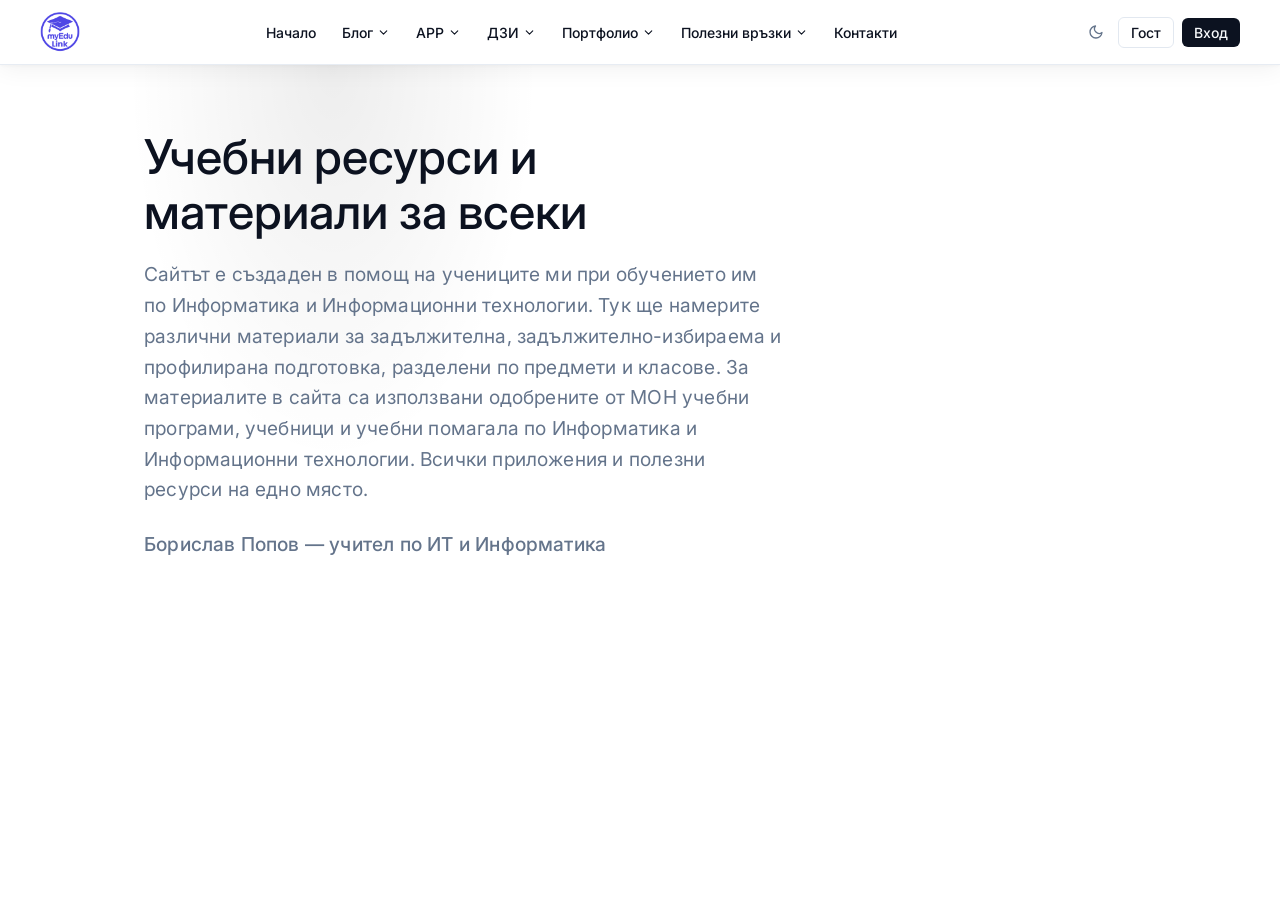
==== index.html @ 7760b18c "Начален commit — MyEduLink публичен сайт Статичен уебсайт за образователния портал MyEduLink на инж." ====
<!DOCTYPE html>
<html lang="bg">
<head>
  <meta charset="utf-8"/>
  <meta name="viewport" content="width=device-width,initial-scale=1"/>
  <title>MyEduLink — Борислав Попов</title>
  <link rel="preconnect" href="https://fonts.googleapis.com"/>
  <link rel="preconnect" href="https://fonts.gstatic.com" crossorigin/>
  <link href="https://fonts.googleapis.com/css2?family=Inter:wght@400;500;600;700&display=swap" rel="stylesheet"/>
  <link rel="stylesheet" href="styles.css"/>
</head>
<body>

<!-- ══════════════════════════════════════════════════════════════════════════
     HEADER — copy this block to every new page, keep nav.js at the bottom
     ══════════════════════════════════════════════════════════════════════════ -->
<header id="site-header">
  <nav class="nav-inner">

    <!-- Logo -->
    <a href="index.html" class="logo">
      <img src="logo.png" alt="MyEduLink" class="logo-img"/>
    </a>

    <!-- Desktop nav links -->
    <div class="nav-links">

      <a href="index.html" class="nav-link">Начало</a>

      <!-- Блог -->
      <div class="nav-item" data-dd="blog">
        <button class="nav-trigger">Блог
          <svg class="chev" viewBox="0 0 24 24"><polyline points="6 9 12 15 18 9"/></svg>
        </button>
        <div class="dd-wrap" id="dd-blog">
          <div class="dd-panel">
            <div class="dd-grid dd-grid-1">
              <a href="https://myedulink.eu/blog" class="dd-item">
                <div class="dd-item-icon"><svg viewBox="0 0 24 24"><path d="M2 22l10-10"/><path d="M16 8c0 0 2 2 2 5s-2 5-8 8c-6-3-8-8-8-8 0-6 8-13 14-13z"/></svg></div>
                <div class="dd-item-text"><span class="dd-title">Последни публикации</span><span class="dd-desc">Новини и актуални материали</span></div>
              </a>
              <a href="https://myedulink.eu/blog" class="dd-item">
                <div class="dd-item-icon"><svg viewBox="0 0 24 24"><polyline points="21 8 21 21 3 21 3 8"/><rect x="1" y="3" width="22" height="5"/><line x1="10" y1="12" x2="14" y2="12"/></svg></div>
                <div class="dd-item-text"><span class="dd-title">Архив</span><span class="dd-desc">Всички публикации</span></div>
              </a>
            </div>
          </div>
        </div>
      </div>

      <!-- APP -->
      <div class="nav-item" data-dd="app">
        <button class="nav-trigger">APP
          <svg class="chev" viewBox="0 0 24 24"><polyline points="6 9 12 15 18 9"/></svg>
        </button>
        <div class="dd-wrap" id="dd-app">
          <div class="dd-panel">
            <div class="dd-grid dd-grid-2">
              <a href="https://myedulink.eu/apps/weather" class="dd-item">
                <div class="dd-item-icon"><svg viewBox="0 0 24 24"><circle cx="12" cy="12" r="4"/><line x1="12" y1="2" x2="12" y2="6"/><line x1="12" y1="18" x2="12" y2="22"/><line x1="2" y1="12" x2="6" y2="12"/><line x1="18" y1="12" x2="22" y2="12"/><line x1="4.22" y1="4.22" x2="7.05" y2="7.05"/><line x1="16.95" y1="16.95" x2="19.78" y2="19.78"/><line x1="4.22" y1="19.78" x2="7.05" y2="16.95"/><line x1="16.95" y1="7.05" x2="19.78" y2="4.22"/></svg></div>
                <div class="dd-item-text"><span class="dd-title">Прогноза за времето</span><span class="dd-desc">Текущо и до 6-дневна прогноза</span></div>
              </a>
              <a href="https://myedulink.eu/apps/wheel" class="dd-item">
                <div class="dd-item-icon"><svg viewBox="0 0 24 24"><circle cx="12" cy="12" r="9"/><circle cx="12" cy="12" r="2.5"/><line x1="12" y1="3" x2="12" y2="9.5"/><line x1="12" y1="14.5" x2="12" y2="21"/><line x1="3" y1="12" x2="9.5" y2="12"/><line x1="14.5" y1="12" x2="21" y2="12"/><line x1="5.64" y1="5.64" x2="10.11" y2="10.11"/><line x1="13.89" y1="13.89" x2="18.36" y2="18.36"/><line x1="18.36" y1="5.64" x2="13.89" y2="10.11"/><line x1="10.11" y1="13.89" x2="5.64" y2="18.36"/></svg></div>
                <div class="dd-item-text"><span class="dd-title">Wheel of Fortune</span><span class="dd-desc">Завъртете колелото на съдбата</span></div>
              </a>
              <a href="https://myedulink.eu/apps/barcode" class="dd-item">
                <div class="dd-item-icon"><svg viewBox="0 0 24 24"><rect x="3" y="3" width="6" height="6" rx="0.5"/><rect x="15" y="3" width="6" height="6" rx="0.5"/><rect x="3" y="15" width="6" height="6" rx="0.5"/><rect x="5" y="5" width="2" height="2"/><rect x="17" y="5" width="2" height="2"/><rect x="5" y="17" width="2" height="2"/><path d="M15 15h2v2h-2zm4 0h2v2h-2zm-4 4h2v2h-2zm2-2h2v2h-2z"/></svg></div>
                <div class="dd-item-text"><span class="dd-title">QR Генератор</span><span class="dd-desc">Генерирай персонализирани QR кодове</span></div>
              </a>
              <a href="https://myedulink.eu/apps/converter" class="dd-item">
                <div class="dd-item-icon"><svg viewBox="0 0 24 24"><path d="M4 7h16M4 12h10M4 17h7"/><path d="m16 14 3 3-3 3"/></svg></div>
                <div class="dd-item-text"><span class="dd-title">Конвертор на бройни системи</span><span class="dd-desc">Преобразувай с видими стъпки</span></div>
              </a>
              <a href="https://myedulink.eu/apps/binary" class="dd-item">
                <div class="dd-item-icon"><svg viewBox="0 0 24 24"><polyline points="16 18 22 12 16 6"/><polyline points="8 6 2 12 8 18"/></svg></div>
                <div class="dd-item-text"><span class="dd-title">Двоична Аритметика</span><span class="dd-desc">Събиране, изваждане, умножение, деление</span></div>
              </a>
              <a href="https://myedulink.eu/apps/flowchart" class="dd-item">
                <div class="dd-item-icon"><svg viewBox="0 0 24 24"><rect x="3" y="3" width="6" height="4" rx="1"/><rect x="15" y="9" width="6" height="4" rx="1"/><rect x="3" y="17" width="6" height="4" rx="1"/><path d="M9 5h3a3 3 0 0 1 3 3v8a3 3 0 0 1-3 3H9"/><line x1="6" y1="7" x2="6" y2="17"/></svg></div>
                <div class="dd-item-text"><span class="dd-title">Блок-Диаграма</span><span class="dd-desc">Създавай и изпълнявай алгоритми</span></div>
              </a>
              <a href="https://myedulink.eu/apps/countdown" class="dd-item">
                <div class="dd-item-icon"><svg viewBox="0 0 24 24"><circle cx="12" cy="12" r="10"/><polyline points="12 6 12 12 16 14"/></svg></div>
                <div class="dd-item-text"><span class="dd-title">Обратен Брояч</span><span class="dd-desc">Таймер за класна стая</span></div>
              </a>
              <a href="https://myedulink.eu/apps/whiteboard" class="dd-item">
                <div class="dd-item-icon"><svg viewBox="0 0 24 24"><path d="M11 4H4a2 2 0 0 0-2 2v14a2 2 0 0 0 2 2h14a2 2 0 0 0 2-2v-7"/><path d="M18.5 2.5a2.121 2.121 0 0 1 3 3L12 15l-4 1 1-4 9.5-9.5z"/></svg></div>
                <div class="dd-item-text"><span class="dd-title">Whiteboard</span><span class="dd-desc">Дигитална дъска за рисуване</span></div>
              </a>
              <a href="https://myedulink.eu/apps/grade-converter" class="dd-item">
                <div class="dd-item-icon"><svg viewBox="0 0 24 24"><polygon points="12 2 15.09 8.26 22 9.27 17 14.14 18.18 21.02 12 17.77 5.82 21.02 7 14.14 2 9.27 8.91 8.26 12 2"/></svg></div>
                <div class="dd-item-text"><span class="dd-title">Конвертор на оценки</span><span class="dd-desc">Изчислявай оценка по точки</span></div>
              </a>
            </div>
          </div>
        </div>
      </div>

      <!-- ДЗИ (mega menu) -->
      <div class="nav-item" data-dd="dzi">
        <button class="nav-trigger">ДЗИ
          <svg class="chev" viewBox="0 0 24 24"><polyline points="6 9 12 15 18 9"/></svg>
        </button>
        <div class="dd-wrap mega" id="dd-dzi">
          <div class="dd-panel dd-mega">
            <div class="dd-mega-main">
              <p class="dd-mega-label">По предмет</p>
              <div class="dd-mega-grid">
                <a href="#" class="dd-subject">Информатика</a>
                <a href="#" class="dd-subject">ИТ</a>
              </div>
              <hr class="dd-mega-divider"/>
              <div class="dd-mega-grid">
                <a href="#" class="dd-subject">График на изпитите</a>
                <a href="#" class="dd-subject">Примерни тестове</a>
              </div>
            </div>
          </div>
        </div>
      </div>

      <!-- Портфолио -->
      <div class="nav-item" data-dd="port">
        <button class="nav-trigger">Портфолио
          <svg class="chev" viewBox="0 0 24 24"><polyline points="6 9 12 15 18 9"/></svg>
        </button>
        <div class="dd-wrap" id="dd-port">
          <div class="dd-panel">
            <div class="dd-grid dd-grid-1">
              <a href="#" class="dd-item">
                <div class="dd-item-icon"><svg viewBox="0 0 24 24"><path d="M22 19a2 2 0 0 1-2 2H4a2 2 0 0 1-2-2V5a2 2 0 0 1 2-2h5l2 3h9a2 2 0 0 1 2 2z"/></svg></div>
                <div class="dd-item-text"><span class="dd-title">Проекти</span><span class="dd-desc">Завършени проекти</span></div>
              </a>
              <a href="#" class="dd-item">
                <div class="dd-item-icon"><svg viewBox="0 0 24 24"><path d="M22 10v6M2 10l10-5 10 5-10 5z"/><path d="M6 12v5c3 3 9 3 12 0v-5"/></svg></div>
                <div class="dd-item-text"><span class="dd-title">Ученически работи</span><span class="dd-desc">Работи и разработки на ученици</span></div>
              </a>
              <a href="#" class="dd-item">
                <div class="dd-item-icon"><svg viewBox="0 0 24 24"><circle cx="12" cy="8" r="6"/><path d="M15.477 12.89 17 22l-5-3-5 3 1.523-9.11"/></svg></div>
                <div class="dd-item-text"><span class="dd-title">Награди</span><span class="dd-desc">Постижения и отличия</span></div>
              </a>
            </div>
          </div>
        </div>
      </div>

      <!-- Полезни връзки -->
      <div class="nav-item" data-dd="links">
        <button class="nav-trigger">Полезни връзки
          <svg class="chev" viewBox="0 0 24 24"><polyline points="6 9 12 15 18 9"/></svg>
        </button>
        <div class="dd-wrap" id="dd-links">
          <div class="dd-panel">
            <div class="dd-grid dd-grid-2">
              <a href="https://www.mon.bg/" target="_blank" class="dd-item">
                <div class="dd-item-icon"><svg viewBox="0 0 24 24"><rect x="4" y="2" width="16" height="20" rx="1"/><path d="M9 22v-4h6v4"/><line x1="9" y1="7" x2="9.01" y2="7" stroke-width="3"/><line x1="15" y1="7" x2="15.01" y2="7" stroke-width="3"/><line x1="9" y1="12" x2="9.01" y2="12" stroke-width="3"/><line x1="15" y1="12" x2="15.01" y2="12" stroke-width="3"/></svg></div>
                <div class="dd-item-text"><span class="dd-title">МОН</span><span class="dd-desc">Министерство на образованието</span></div>
              </a>
              <a href="https://www.ruo-yambol.bg/news" target="_blank" class="dd-item">
                <div class="dd-item-icon"><svg viewBox="0 0 24 24"><path d="M20 10c0 6-8 12-8 12S4 16 4 10a8 8 0 0 1 16 0Z"/><circle cx="12" cy="10" r="3"/></svg></div>
                <div class="dd-item-text"><span class="dd-title">РУО</span><span class="dd-desc">Регионално управление</span></div>
              </a>
              <a href="#" class="dd-item">
                <div class="dd-item-icon"><svg viewBox="0 0 24 24"><path d="M14 2H6a2 2 0 0 0-2 2v16a2 2 0 0 0 2 2h12a2 2 0 0 0 2-2V8z"/><polyline points="14 2 14 8 20 8"/><line x1="16" y1="13" x2="8" y2="13"/><line x1="16" y1="17" x2="8" y2="17"/></svg></div>
                <div class="dd-item-text"><span class="dd-title">НВО ресурси</span><span class="dd-desc">Материали и тестове за НВО</span></div>
              </a>
              <a href="#" class="dd-item">
                <div class="dd-item-icon"><svg viewBox="0 0 24 24"><rect x="2" y="3" width="20" height="14" rx="2"/><line x1="8" y1="21" x2="16" y2="21"/><line x1="12" y1="17" x2="12" y2="21"/></svg></div>
                <div class="dd-item-text"><span class="dd-title">Образователни платформи</span><span class="dd-desc">Microsoft Teams, Moodle и др.</span></div>
              </a>
            </div>
          </div>
        </div>
      </div>

      <a href="contact.html" class="nav-link">Контакти</a>

    </div><!-- /nav-links -->

    <!-- Desktop actions -->
    <div class="nav-actions">
      <button class="theme-btn" id="theme-btn" title="Смени тема">
        <svg id="icon-moon" viewBox="0 0 24 24"><path d="M21 12.79A9 9 0 1 1 11.21 3 7 7 0 0 0 21 12.79z"/></svg>
        <svg id="icon-sun"  viewBox="0 0 24 24" style="display:none">
          <circle cx="12" cy="12" r="4"/>
          <line x1="12" y1="2"  x2="12" y2="6"/><line x1="12" y1="18" x2="12" y2="22"/>
          <line x1="2"  y1="12" x2="6"  y2="12"/><line x1="18" y1="12" x2="22" y2="12"/>
          <line x1="4.22"  y1="4.22"  x2="7.05"  y2="7.05"/>
          <line x1="16.95" y1="16.95" x2="19.78" y2="19.78"/>
          <line x1="4.22"  y1="19.78" x2="7.05"  y2="16.95"/>
          <line x1="16.95" y1="7.05"  x2="19.78" y2="4.22"/>
        </svg>
      </button>
      <a href="https://myedulink.eu/?view=guest" class="btn-ghost">Гост</a>
      <a href="https://myedulink.eu/?view=login" class="btn-primary">Вход</a>
    </div>

    <!-- Mobile hamburger -->
    <button class="mobile-toggle" id="mobile-btn" aria-label="Меню">
      <svg id="icon-menu" viewBox="0 0 24 24">
        <line x1="3" y1="6"  x2="21" y2="6"/>
        <line x1="3" y1="12" x2="21" y2="12"/>
        <line x1="3" y1="18" x2="21" y2="18"/>
      </svg>
      <svg id="icon-x" viewBox="0 0 24 24" style="display:none">
        <line x1="18" y1="6"  x2="6"  y2="18"/>
        <line x1="6"  y1="6"  x2="18" y2="18"/>
      </svg>
    </button>

  </nav>

  <!-- Mobile menu -->
  <div class="mobile-menu" id="mobile-menu" hidden>
    <a href="index.html" class="mobile-link">Начало</a>
    <a href="https://myedulink.eu/blog" class="mobile-link">Блог</a>
    <a href="https://myedulink.eu/apps" class="mobile-link">APP</a>
    <a href="#" class="mobile-link">ДЗИ <svg viewBox="0 0 24 24"><polyline points="6 9 12 15 18 9"/></svg></a>
    <a href="#" class="mobile-link">Портфолио <svg viewBox="0 0 24 24"><polyline points="6 9 12 15 18 9"/></svg></a>
    <a href="#" class="mobile-link">Полезни връзки <svg viewBox="0 0 24 24"><polyline points="6 9 12 15 18 9"/></svg></a>
    <a href="contact.html" class="mobile-link">Контакти</a>
    <div class="mobile-actions">
      <a href="https://myedulink.eu/?view=guest" class="btn-ghost">Гост</a>
      <a href="https://myedulink.eu/?view=login" class="btn-primary">Вход</a>
    </div>
  </div>

</header>
<!-- ══════════════════════════════════════════════════════════════════════════
     END HEADER
     ══════════════════════════════════════════════════════════════════════════ -->


<!-- Hero -->
<section class="hero">
  <div aria-hidden="true" class="hero-bg"></div>

  <div class="hero-content">
    <h1 class="anim-up" style="animation-delay:100ms">
      Учебни ресурси и материали за всеки
    </h1>

    <p class="anim-up" style="animation-delay:200ms">
      Сайтът е създаден в помощ на учениците ми при обучението им по Информатика и Информационни технологии.
      Тук ще намерите различни материали за задължителна, задължително-избираема и профилирана подготовка,
      разделени по предмети и класове. За материалите в сайта са използвани одобрените от МОН учебни програми,
      учебници и учебни помагала по Информатика и Информационни технологии.
      Всички приложения и полезни ресурси на едно място.
    </p>

    <p class="hero-author anim-up" style="animation-delay:300ms">
      Борислав Попов — учител по ИТ и Информатика
    </p>
  </div>
</section>

<div style="height:200px"></div>

<script src="nav.js"></script>
</body>
</html>
---- styles.css ----
/* ── CSS Variables ───────────────────────────────────────────────────────── */
:root {
  --bg:         #ffffff;
  --fg:         #0c1220;
  --muted-fg:   #64748b;
  --muted-bg:   #f1f5f9;
  --border:     #e2e8f0;
  --accent-bg:  #f1f5f9;
  --accent-fg:  #0c1220;
  --primary:    #0c1220;
  --primary-fg: #f8fafc;
  --popover-bg: #ffffff;
  --radius:     0.5rem;
}
.dark {
  --bg:         #0c1220;
  --fg:         #f8fafc;
  --muted-fg:   #94a3b8;
  --muted-bg:   #1e293b;
  --border:     #1e293b;
  --accent-bg:  #1e293b;
  --accent-fg:  #f8fafc;
  --primary:    #f8fafc;
  --primary-fg: #0c1220;
  --popover-bg: #0c1220;
}

/* ── Reset ───────────────────────────────────────────────────────────────── */
*, *::before, *::after { box-sizing: border-box; margin: 0; padding: 0; }
body {
  font-family: 'Inter', system-ui, sans-serif;
  background: var(--bg);
  color: var(--fg);
  -webkit-font-smoothing: antialiased;
}
a { text-decoration: none; color: inherit; }

/* ── Header ──────────────────────────────────────────────────────────────── */
#site-header {
  position: sticky;
  top: 0;
  z-index: 50;
  width: 100%;
  background: rgba(255, 255, 255, 0.75);
  backdrop-filter: blur(20px) saturate(180%);
  -webkit-backdrop-filter: blur(20px) saturate(180%);
  border-bottom: 1px solid rgba(226, 232, 240, 0.8);
  box-shadow:
    0 1px 0 rgba(255, 255, 255, 0.9) inset,
    0 4px 24px rgba(0, 0, 0, .06),
    0 1px 4px rgba(0, 0, 0, .04);
  transition: box-shadow .2s, background .2s;
}
.dark #site-header {
  background: rgba(12, 18, 32, 0.75);
  border-bottom-color: rgba(30, 41, 59, 0.8);
  box-shadow:
    0 1px 0 rgba(255, 255, 255, 0.04) inset,
    0 4px 24px rgba(0, 0, 0, .3),
    0 1px 4px rgba(0, 0, 0, .2);
}
#site-header.scrolled {
  background: rgba(255, 255, 255, 0.88);
  box-shadow:
    0 1px 0 rgba(255, 255, 255, 0.9) inset,
    0 8px 32px rgba(0, 0, 0, .08),
    0 2px 8px rgba(0, 0, 0, .06);
}
.dark #site-header.scrolled {
  background: rgba(12, 18, 32, 0.88);
  box-shadow:
    0 1px 0 rgba(255, 255, 255, 0.04) inset,
    0 8px 32px rgba(0, 0, 0, .4),
    0 2px 8px rgba(0, 0, 0, .3);
}

/* ── Nav inner ───────────────────────────────────────────────────────────── */
.nav-inner {
  display: flex;
  align-items: center;
  width: 100%;
  padding: 0 2.5rem;
  height: 4rem;
  gap: .5rem;
}

/* ── Logo ────────────────────────────────────────────────────────────────── */
.logo {
  display: flex;
  align-items: center;
  gap: .625rem;
  flex-shrink: 0;
  transition: opacity .15s;
}
.logo:hover { opacity: .8; }
.logo-img {
  height: 2.5rem;
  width: auto;
}
.logo-icon {
  width: 2rem;
  height: 2rem;
  border-radius: .5rem;
  background: var(--primary);
  color: var(--primary-fg);
  display: flex;
  align-items: center;
  justify-content: center;
  font-weight: 700;
  font-size: .875rem;
  flex-shrink: 0;
}
.logo-name {
  display: block;
  font-weight: 600;
  font-size: .875rem;
  line-height: 1;
}
.logo-tag {
  display: block;
  color: var(--muted-fg);
  letter-spacing: .1em;
  font-size: .625rem;
  line-height: 1;
  margin-top: .15rem;
}

/* ── Desktop nav links ───────────────────────────────────────────────────── */
.nav-links {
  display: none;
  align-items: center;
  gap: .125rem;
  margin: 0 auto;
}
@media (min-width: 768px) { .nav-links { display: flex; } }

.nav-link,
.nav-trigger {
  display: inline-flex;
  align-items: center;
  gap: .25rem;
  padding: .5rem .75rem;
  border-radius: .375rem;
  font-size: .875rem;
  font-weight: 500;
  font-family: inherit;
  color: var(--fg);
  background: transparent;
  border: none;
  cursor: pointer;
  white-space: nowrap;
  transition: background .15s, color .15s;
  user-select: none;
}
.nav-link:hover,
.nav-trigger:hover,
.nav-trigger.active {
  background: var(--accent-bg);
  color: var(--accent-fg);
}

/* Chevron icon */
.chev {
  width: .8125rem;
  height: .8125rem;
  flex-shrink: 0;
  fill: none;
  stroke: currentColor;
  stroke-width: 2;
  stroke-linecap: round;
  stroke-linejoin: round;
  transition: transform .2s;
}
.nav-trigger.active .chev { transform: rotate(180deg); }

/* Nav item = trigger + dropdown wrapper */
.nav-item { position: relative; }

/* ── Dropdown wrapper + animations ──────────────────────────────────────── */
.dd-wrap {
  position: absolute;
  z-index: 50;
  top: calc(100% + 6px);
  left: 0;
  visibility: hidden;
  opacity: 0;
  pointer-events: none;
  transition: visibility 0s linear .12s, opacity .12s ease;
}
.dd-wrap.open {
  visibility: visible;
  opacity: 1;
  pointer-events: auto;
  transition: none;
  animation: ddFadeIn .15s ease both;
}
.dd-wrap.mega       { left: 50%; }
.dd-wrap.mega.open  { animation: ddFadeInMega .15s ease both; }

.dd-wrap.open.slide-right { animation: ddSlideRight .2s ease both; }
.dd-wrap.open.slide-left  { animation: ddSlideLeft  .2s ease both; }

@keyframes ddFadeIn {
  from { opacity: 0; transform: translateY(-5px) scale(.98); }
  to   { opacity: 1; transform: none; }
}
@keyframes ddFadeInMega {
  from { opacity: 0; transform: translateX(-50%) translateY(-5px) scale(.98); }
  to   { opacity: 1; transform: translateX(-50%); }
}
@keyframes ddSlideRight {
  from { opacity: 0; transform: translateX(2.5rem); }
  to   { opacity: 1; transform: none; }
}
@keyframes ddSlideLeft {
  from { opacity: 0; transform: translateX(-2.5rem); }
  to   { opacity: 1; transform: none; }
}

/* ── Dropdown panel shell ────────────────────────────────────────────────── */
.dd-panel {
  background: var(--popover-bg);
  border: 1px solid var(--border);
  border-radius: .5rem;
  box-shadow: 0 10px 25px -5px rgba(0,0,0,.1), 0 4px 6px -2px rgba(0,0,0,.05);
  padding: .5rem;
}

/* Grid layouts */
.dd-grid     { display: grid; gap: 4px; }
.dd-grid-2   { grid-template-columns: repeat(2, minmax(0, 1fr)); min-width: 30rem; }
.dd-grid-1   { min-width: 16.25rem; }

/* ── Dropdown item ───────────────────────────────────────────────────────── */
.dd-item {
  display: flex;
  gap: .75rem;
  align-items: flex-start;
  border-radius: .375rem;
  padding: .5rem;
  cursor: pointer;
  transition: background .15s, color .15s;
}
.dd-item:hover {
  background: var(--accent-bg);
  color: var(--accent-fg);
}
.dd-item-icon {
  width: 2.75rem;
  height: 2.75rem;
  border-radius: .375rem;
  border: 1px solid var(--border);
  box-shadow: 0 1px 2px rgba(0,0,0,.05);
  display: flex;
  align-items: center;
  justify-content: center;
  flex-shrink: 0;
  background: rgba(255, 255, 255, 0.4);
  color: var(--fg);
}
.dark .dd-item-icon { background: rgba(255, 255, 255, 0.04); }
.dd-item-icon svg {
  width: 1.125rem;
  height: 1.125rem;
  fill: none;
  stroke: currentColor;
  stroke-width: 2;
  stroke-linecap: round;
  stroke-linejoin: round;
}
.dd-title {
  display: block;
  font-weight: 500;
  font-size: .875rem;
  line-height: 1.3;
}
.dd-desc {
  display: block;
  font-size: .75rem;
  color: var(--muted-fg);
  margin-top: .125rem;
  line-height: 1.3;
}
.dd-item-text { display: flex; flex-direction: column; justify-content: center; min-width: 0; padding: .125rem 0; }

/* ── DZI Mega panel ──────────────────────────────────────────────────────── */
.dd-mega { display: flex; min-width: 35rem; }
.dd-mega-main { flex: 1; padding: .75rem; }
.dd-mega-side {
  width: 11rem;
  flex-shrink: 0;
  border-left: 1px solid var(--border);
  padding: .75rem;
}
.dd-mega-label {
  font-size: .6875rem;
  font-weight: 600;
  text-transform: uppercase;
  letter-spacing: .06em;
  color: var(--muted-fg);
  padding: 0 .5rem .5rem;
}
.dd-mega-grid {
  display: grid;
  grid-template-columns: 1fr 1fr;
  gap: 1px 6px;
}
.dd-subject {
  display: flex;
  align-items: center;
  gap: .5rem;
  padding: .375rem .5rem;
  border-radius: .375rem;
  font-size: .875rem;
  transition: background .15s, color .15s;
}
.dd-subject:hover { background: var(--accent-bg); color: var(--accent-fg); }
.dd-subject::before {
  content: '';
  width: .375rem;
  height: .375rem;
  border-radius: 50%;
  background: var(--muted-fg);
  flex-shrink: 0;
}
.dd-mega-divider {
  border: none;
  border-top: 1px solid var(--border);
  margin: .5rem 0;
}
.dd-quick-card {
  display: block;
  border-radius: .5rem;
  border: 1px solid var(--border);
  background: rgba(241, 245, 249, 0.4);
  padding: .75rem;
  transition: background .15s;
}
.dark .dd-quick-card { background: rgba(30, 41, 59, 0.4); }
.dd-quick-card:hover { background: var(--accent-bg); }
.dd-quick-preview {
  height: 3.5rem;
  border-radius: .375rem;
  border: 1px dashed var(--border);
  display: flex;
  align-items: center;
  justify-content: center;
  font-size: .75rem;
  color: var(--muted-fg);
  margin-bottom: .5rem;
}
.dd-quick-title  { font-weight: 600; font-size: .875rem; }
.dd-quick-desc   { font-size: .75rem; color: var(--muted-fg); margin-top: .25rem; line-height: 1.3; }

/* ── Nav actions (desktop) ───────────────────────────────────────────────── */
.nav-actions {
  display: none;
  align-items: center;
  gap: .5rem;
  flex-shrink: 0;
}
@media (min-width: 768px) { .nav-actions { display: flex; } }

/* Shared SVG style for all buttons */
.theme-btn svg,
.btn-outline svg,
.btn-primary svg,
.btn-ghost svg,
.mobile-toggle svg,
.mobile-link svg {
  fill: none;
  stroke: currentColor;
  stroke-width: 2;
  stroke-linecap: round;
  stroke-linejoin: round;
}

.theme-btn {
  padding: .375rem;
  border-radius: .375rem;
  color: var(--muted-fg);
  background: transparent;
  border: none;
  cursor: pointer;
  display: flex;
  align-items: center;
  transition: color .15s, background .15s;
}
.theme-btn:hover { color: var(--fg); background: var(--accent-bg); }
.theme-btn svg { width: 1rem; height: 1rem; }

.btn-ghost {
  padding: .375rem .75rem;
  font-size: .875rem;
  font-weight: 500;
  font-family: inherit;
  border-radius: .375rem;
  border: 1px solid var(--border);
  background: transparent;
  color: var(--fg);
  cursor: pointer;
  transition: background .15s, color .15s;
}
.btn-ghost:hover { background: var(--accent-bg); color: var(--accent-fg); }

.btn-primary {
  display: inline-flex;
  align-items: center;
  gap: .5rem;
  padding: .375rem .75rem;
  font-size: .875rem;
  font-weight: 500;
  font-family: inherit;
  border-radius: .375rem;
  border: none;
  background: var(--primary);
  color: var(--primary-fg);
  cursor: pointer;
  transition: opacity .15s;
}
.btn-primary:hover { opacity: .9; }
.btn-primary svg { width: .9375rem; height: .9375rem; }

/* ── Mobile toggle ───────────────────────────────────────────────────────── */
.mobile-toggle {
  display: flex;
  align-items: center;
  padding: .5rem;
  margin-left: auto;
  border-radius: .375rem;
  border: 1px solid var(--border);
  background: transparent;
  color: var(--fg);
  cursor: pointer;
  transition: background .15s;
}
.mobile-toggle:hover { background: var(--accent-bg); }
.mobile-toggle svg { width: 1.125rem; height: 1.125rem; }
@media (min-width: 768px) { .mobile-toggle { display: none; } }

/* ── Mobile menu ─────────────────────────────────────────────────────────── */
.mobile-menu {
  border-top: 1px solid var(--border);
  background: rgba(255, 255, 255, 0.95);
  backdrop-filter: blur(12px);
  -webkit-backdrop-filter: blur(12px);
  padding: 1rem;
  display: flex;
  flex-direction: column;
  gap: .25rem;
}
.dark .mobile-menu { background: rgba(12, 18, 32, 0.95); }
.mobile-menu[hidden] { display: none; }

.mobile-link {
  display: flex;
  align-items: center;
  justify-content: space-between;
  padding: .625rem .75rem;
  border-radius: .375rem;
  font-size: .875rem;
  transition: background .15s;
}
.mobile-link:hover { background: var(--accent-bg); }
.mobile-link svg { width: .875rem; height: .875rem; }

.mobile-actions {
  border-top: 1px solid var(--border);
  margin-top: .5rem;
  padding-top: .75rem;
  display: flex;
  gap: .5rem;
}
.mobile-actions .btn-ghost,
.mobile-actions .btn-primary { flex: 1; justify-content: center; padding: .5rem; }

/* ── Hero ────────────────────────────────────────────────────────────────── */
.hero {
  max-width: 64rem;
  margin: 0 auto;
  padding-top: 4rem;
  position: relative;
  overflow: hidden;
}
.hero-bg {
  position: absolute;
  inset: 0;
  pointer-events: none;
  z-index: 0;
  background: radial-gradient(20% 80% at 20% 0%, rgba(0,0,0,.07), transparent);
}
.hero-content {
  position: relative;
  z-index: 1;
  max-width: 42rem;
  display: flex;
  flex-direction: column;
  gap: 1.25rem;
  padding: 0 1rem;
}
.hero-badge {
  display: inline-flex;
  width: fit-content;
  align-items: center;
  gap: .75rem;
  border-radius: .125rem;
  border: 1px solid var(--border);
  background: var(--bg);
  padding: .25rem;
  box-shadow: 0 1px 2px rgba(0,0,0,.05);
  transition: background .15s;
}
.hero-badge:hover { background: var(--accent-bg); }
.badge-tag {
  border-radius: .125rem;
  border: 1px solid var(--border);
  background: var(--bg);
  padding: .125rem .375rem;
  box-shadow: 0 1px 2px rgba(0,0,0,.05);
  font-family: monospace;
  font-size: .75rem;
}
.badge-text { font-size: .75rem; color: var(--muted-fg); }
.badge-sep  { height: 1rem; border-left: 1px solid var(--border); }
.badge-arrow { padding-right: .25rem; }
.badge-arrow svg {
  width: .75rem;
  height: .75rem;
  fill: none;
  stroke: var(--muted-fg);
  stroke-width: 2;
  stroke-linecap: round;
  stroke-linejoin: round;
  display: block;
  transition: transform .15s;
}
.hero-badge:hover .badge-arrow svg { transform: translateX(2px); }

.hero h1 {
  font-size: clamp(2rem, 5vw, 3rem);
  font-weight: 500;
  line-height: 1.15;
  color: var(--fg);
}
.hero p {
  font-size: clamp(1rem, 2vw, 1.2rem);
  color: var(--muted-fg);
  letter-spacing: .01em;
  line-height: 1.6;
}
.hero-author {
  font-size: .95rem;
  font-weight: 500;
  color: var(--fg);
  padding-top: .25rem;
}
.hero-ctas {
  display: flex;
  width: fit-content;
  align-items: center;
  gap: .75rem;
  padding-top: .5rem;
}
.btn-outline {
  display: inline-flex;
  align-items: center;
  gap: .5rem;
  padding: .625rem 1rem;
  font-size: .875rem;
  font-weight: 500;
  font-family: inherit;
  border-radius: .375rem;
  border: 1px solid var(--border);
  background: transparent;
  color: var(--fg);
  cursor: pointer;
  transition: background .15s, color .15s;
}
.btn-outline:hover { background: var(--accent-bg); color: var(--accent-fg); }
.btn-outline svg { width: .9375rem; height: .9375rem; }
.hero-ctas .btn-primary { padding: .625rem 1rem; }

/* Hero image */
.hero-image-wrap {
  position: relative;
  z-index: 1;
  margin-top: 2rem;
}
@media (min-width: 640px) { .hero-image-wrap { margin-top: 3rem; } }
@media (min-width: 768px) { .hero-image-wrap { margin-top: 5rem; } }

.hero-glow {
  position: absolute;
  border-radius: 50%;
  pointer-events: none;
  inset: -5rem -5rem 0;
  background: radial-gradient(ellipse at center, rgba(0,0,0,.08), transparent, transparent);
  filter: blur(50px);
  transform: translateY(-33%) scale(1.2);
}
.hero-screenshot {
  margin: 0 .5rem;
  margin-right: -14rem;
  overflow: hidden;
  border-radius: .5rem;
  mask-image: linear-gradient(to bottom, black 60%, transparent 100%);
  -webkit-mask-image: linear-gradient(to bottom, black 60%, transparent 100%);
}
.hero-screenshot-inner {
  border-radius: .5rem;
  border: 1px solid var(--border);
  background: var(--bg);
  padding: .5rem;
  box-shadow: 0 25px 50px -12px rgba(0,0,0,.25), inset 0 1px 0 rgba(0,0,0,.08);
}
.hero-screenshot img {
  width: 100%;
  aspect-ratio: 16/9;
  border-radius: .375rem;
  display: block;
}
.hero-img-light { border: 1px solid var(--border); }
.hero-img-dark  { display: none; background: var(--bg); }
.dark .hero-img-light { display: none; }
.dark .hero-img-dark  { display: block; }

/* ── Contact page ────────────────────────────────────────────────────────── */
.contact-card {
  max-width: 36rem;
  display: flex;
  flex-direction: column;
  gap: 1.5rem;
}
.contact-name {
  font-size: clamp(1.5rem, 3vw, 2rem);
  font-weight: 600;
}
.contact-role {
  font-size: 1rem;
  color: var(--muted-fg);
  margin-top: -.75rem;
}
.contact-list {
  display: flex;
  flex-direction: column;
  gap: .75rem;
}
.contact-row {
  display: flex;
  align-items: center;
  gap: .75rem;
  padding: .875rem 1rem;
  border: 1px solid var(--border);
  border-radius: .5rem;
  font-size: .95rem;
  transition: background .15s, border-color .15s;
}
.contact-row:hover {
  background: var(--accent-bg);
  border-color: var(--muted-fg);
}
.contact-icon {
  width: 1.25rem;
  height: 1.25rem;
  flex-shrink: 0;
  fill: none;
  stroke: var(--muted-fg);
  stroke-width: 2;
  stroke-linecap: round;
  stroke-linejoin: round;
}
.contact-hint {
  display: block;
  font-size: .78rem;
  color: var(--muted-fg);
  margin-top: .1rem;
}

/* ── Hero animations ─────────────────────────────────────────────────────── */
@keyframes fadeSlideUp {
  from { opacity: 0; transform: translateY(2.5rem); }
  to   { opacity: 1; transform: none; }
}
@keyframes fadeSlideUp5 {
  from { opacity: 0; transform: translateY(1.2rem); }
  to   { opacity: 1; transform: none; }
}
.anim-up  { animation: fadeSlideUp  .5s ease both; }
.anim-up5 { animation: fadeSlideUp5 1s  ease both; }
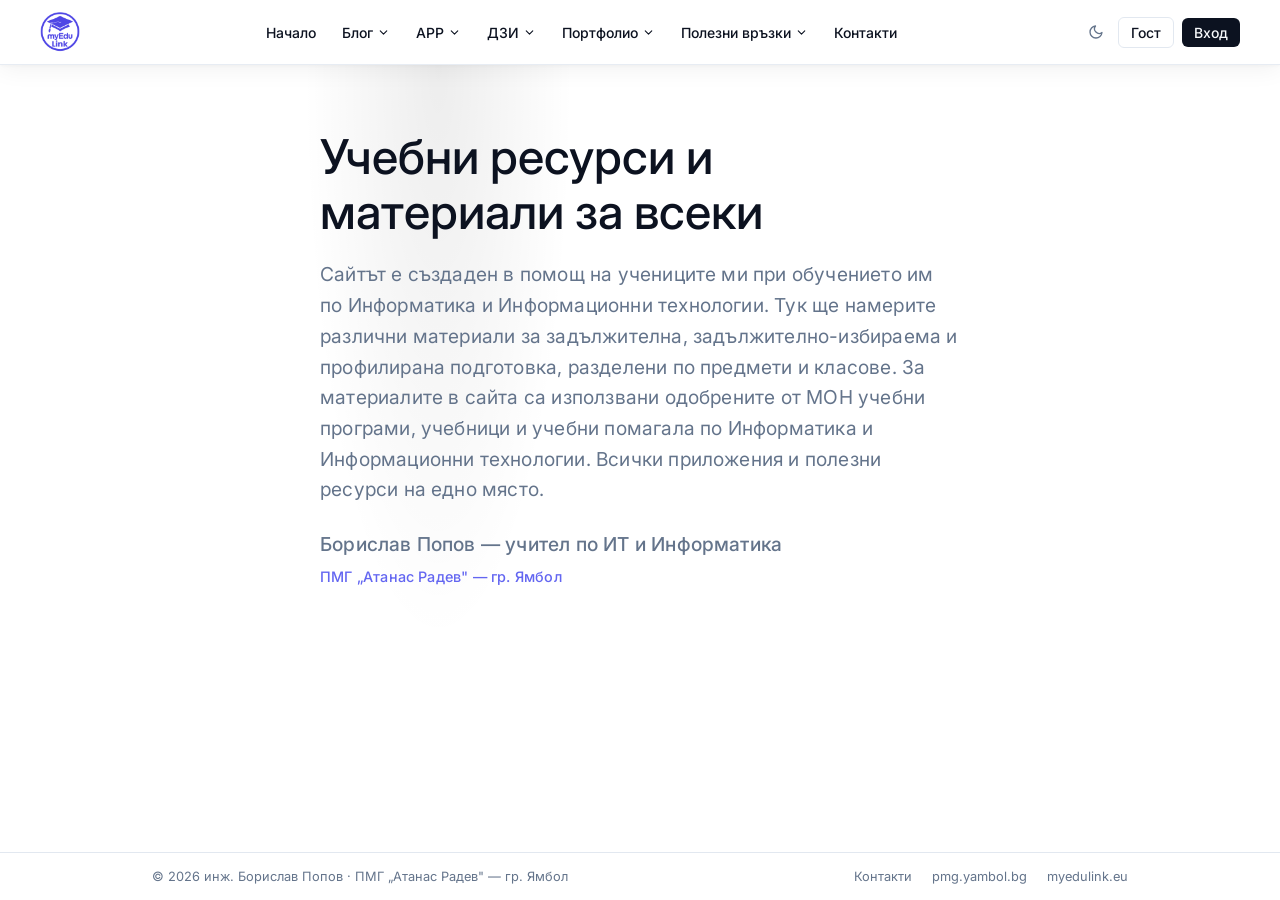
==== commit 6d7368a6: "Страница Контакти, Footer и центриране на съдържанието - Контакти: добавени мото, училище (ПМГ Атана" ====
--- a/index.html
+++ b/index.html
@@ -161,13 +161,13 @@
                 <div class="dd-item-icon"><svg viewBox="0 0 24 24"><path d="M20 10c0 6-8 12-8 12S4 16 4 10a8 8 0 0 1 16 0Z"/><circle cx="12" cy="10" r="3"/></svg></div>
                 <div class="dd-item-text"><span class="dd-title">РУО</span><span class="dd-desc">Регионално управление</span></div>
               </a>
-              <a href="#" class="dd-item">
+              <a href="https://noit.myedulink.eu/" target="_blank" class="dd-item">
                 <div class="dd-item-icon"><svg viewBox="0 0 24 24"><path d="M14 2H6a2 2 0 0 0-2 2v16a2 2 0 0 0 2 2h12a2 2 0 0 0 2-2V8z"/><polyline points="14 2 14 8 20 8"/><line x1="16" y1="13" x2="8" y2="13"/><line x1="16" y1="17" x2="8" y2="17"/></svg></div>
-                <div class="dd-item-text"><span class="dd-title">НВО ресурси</span><span class="dd-desc">Материали и тестове за НВО</span></div>
-              </a>
-              <a href="#" class="dd-item">
+                <div class="dd-item-text"><span class="dd-title">НОИТ</span><span class="dd-desc">Реши задачи. Виж грешките. Напредни</span></div>
+              </a>
+              <a href="https://www.shkolo.bg/" target="_blank" class="dd-item">
                 <div class="dd-item-icon"><svg viewBox="0 0 24 24"><rect x="2" y="3" width="20" height="14" rx="2"/><line x1="8" y1="21" x2="16" y2="21"/><line x1="12" y1="17" x2="12" y2="21"/></svg></div>
-                <div class="dd-item-text"><span class="dd-title">Образователни платформи</span><span class="dd-desc">Microsoft Teams, Moodle и др.</span></div>
+                <div class="dd-item-text"><span class="dd-title">Shkolo</span><span class="dd-desc">Електронен дневник</span></div>
               </a>
             </div>
           </div>
@@ -250,12 +250,22 @@
     </p>
 
     <p class="hero-author anim-up" style="animation-delay:300ms">
-      Борислав Попов — учител по ИТ и Информатика
+      Борислав Попов — учител по ИТ и Информатика<br>
+      <span class="contact-school">ПМГ „Атанас Радев" — гр. Ямбол</span>
     </p>
   </div>
 </section>
 
-<div style="height:200px"></div>
+<footer id="site-footer">
+  <div class="footer-bar">
+    <span>© 2026 инж. Борислав Попов · ПМГ „Атанас Радев" — гр. Ямбол</span>
+    <div class="footer-bar-links">
+      <a href="contact.html">Контакти</a>
+      <a href="https://pmg.yambol.bg" target="_blank">pmg.yambol.bg</a>
+      <a href="https://myedulink.eu" target="_blank">myedulink.eu</a>
+    </div>
+  </div>
+</footer>
 
 <script src="nav.js"></script>
 </body>
--- a/styles.css
+++ b/styles.css
@@ -32,6 +32,13 @@
   background: var(--bg);
   color: var(--fg);
   -webkit-font-smoothing: antialiased;
+  min-height: 100vh;
+  display: flex;
+  flex-direction: column;
+}
+body > main,
+body > section {
+  flex: 1;
 }
 a { text-decoration: none; color: inherit; }
 
@@ -52,12 +59,13 @@
   transition: box-shadow .2s, background .2s;
 }
 .dark #site-header {
-  background: rgba(12, 18, 32, 0.75);
-  border-bottom-color: rgba(30, 41, 59, 0.8);
+  background: rgba(12, 18, 32, 0.90);
+  border-bottom: 1px solid rgba(99, 102, 241, 0.5);
   box-shadow:
-    0 1px 0 rgba(255, 255, 255, 0.04) inset,
-    0 4px 24px rgba(0, 0, 0, .3),
-    0 1px 4px rgba(0, 0, 0, .2);
+    0 1px 0 rgba(255, 255, 255, 0.06) inset,
+    0 4px 20px rgba(0, 0, 0, .5),
+    0 1px 12px rgba(99, 102, 241, 0.2),
+    0 8px 40px rgba(255, 255, 255, 0.45);
 }
 #site-header.scrolled {
   background: rgba(255, 255, 255, 0.88);
@@ -67,11 +75,13 @@
     0 2px 8px rgba(0, 0, 0, .06);
 }
 .dark #site-header.scrolled {
-  background: rgba(12, 18, 32, 0.88);
+  background: rgba(12, 18, 32, 0.95);
+  border-bottom: 1px solid rgba(99, 102, 241, 0.6);
   box-shadow:
-    0 1px 0 rgba(255, 255, 255, 0.04) inset,
-    0 8px 32px rgba(0, 0, 0, .4),
-    0 2px 8px rgba(0, 0, 0, .3);
+    0 1px 0 rgba(255, 255, 255, 0.06) inset,
+    0 8px 32px rgba(0, 0, 0, .6),
+    0 1px 16px rgba(99, 102, 241, 0.25),
+    0 8px 40px rgba(255, 255, 255, 0.45);
 }
 
 /* ── Nav inner ───────────────────────────────────────────────────────────── */
@@ -493,6 +503,7 @@
   position: relative;
   z-index: 1;
   max-width: 42rem;
+  margin: 0 auto;
   display: flex;
   flex-direction: column;
   gap: 1.25rem;
@@ -626,7 +637,8 @@
 
 /* ── Contact page ────────────────────────────────────────────────────────── */
 .contact-card {
-  max-width: 36rem;
+  max-width: 52rem;
+  margin: 0 auto;
   display: flex;
   flex-direction: column;
   gap: 1.5rem;
@@ -675,6 +687,48 @@
   color: var(--muted-fg);
   margin-top: .1rem;
 }
+.contact-motto {
+  font-style: italic;
+  font-size: .95rem;
+  color: var(--muted-fg);
+  border-left: 3px solid #6366f1;
+  padding: .6rem 1rem;
+  background: var(--accent-bg);
+  border-radius: 0 .4rem .4rem 0;
+  line-height: 1.6;
+}
+.contact-school {
+  font-size: .9rem;
+  color: #6366f1;
+  font-weight: 500;
+}
+
+/* ── Footer ──────────────────────────────────────────────────────────────── */
+#site-footer {
+  border-top: 1px solid var(--border);
+  margin-top: 4rem;
+}
+.footer-bar {
+  max-width: 64rem;
+  margin: 0 auto;
+  padding: 1rem 1.5rem;
+  display: flex;
+  align-items: center;
+  justify-content: space-between;
+  gap: 1rem;
+  flex-wrap: wrap;
+  font-size: .8rem;
+  color: var(--muted-fg);
+}
+.footer-bar-links {
+  display: flex;
+  gap: 1.25rem;
+}
+.footer-bar-links a {
+  color: var(--muted-fg);
+  transition: color .15s;
+}
+.footer-bar-links a:hover { color: var(--fg); }
 
 /* ── Hero animations ─────────────────────────────────────────────────────── */
 @keyframes fadeSlideUp {
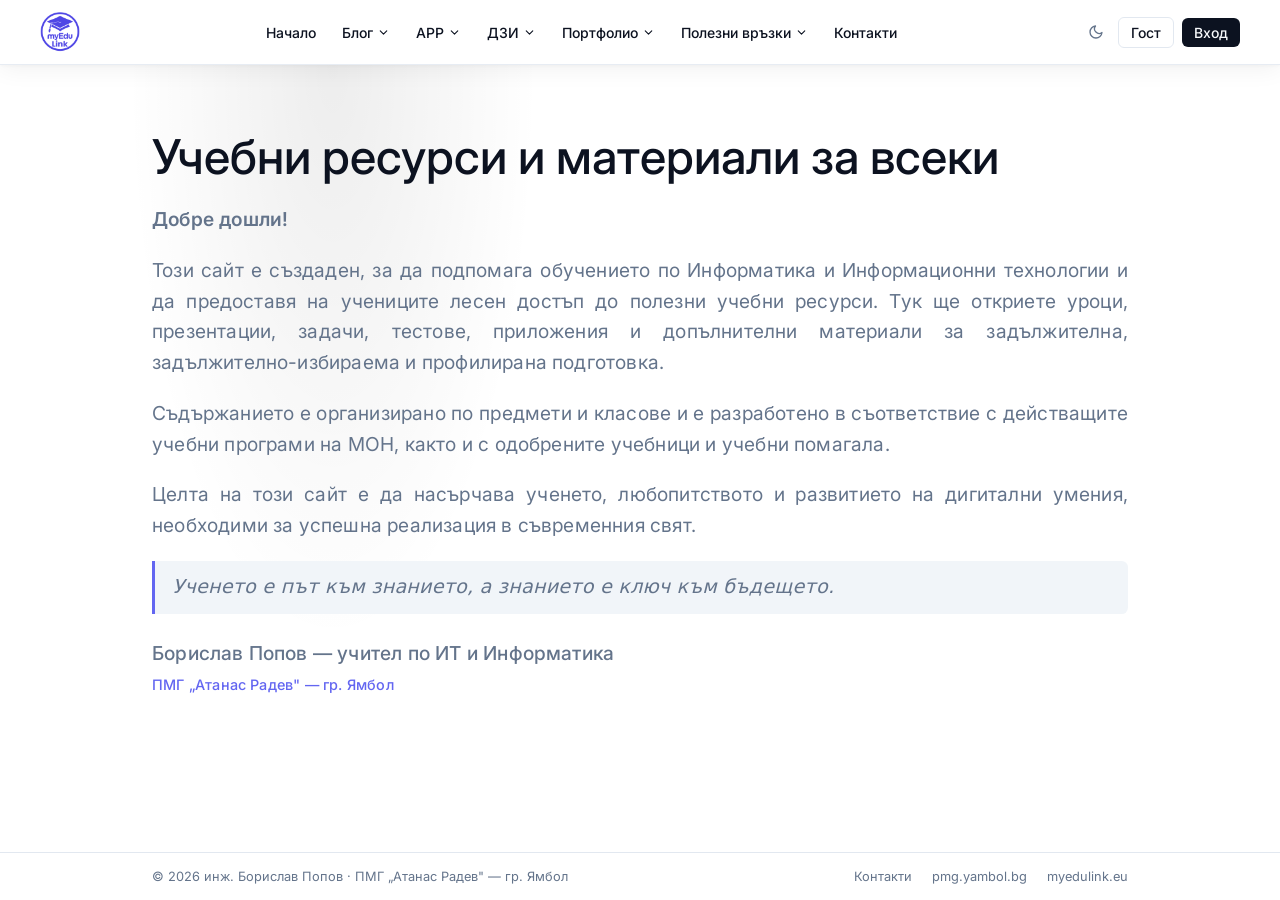
==== commit 9f42d248: "Обновяване на начална страница — текст, подравняване и мото - Нов текст на hero секцията с пълно опи" ====
--- a/index.html
+++ b/index.html
@@ -241,15 +241,29 @@
       Учебни ресурси и материали за всеки
     </h1>
 
+    <p class="hero-welcome anim-up" style="animation-delay:150ms">Добре дошли!</p>
+
     <p class="anim-up" style="animation-delay:200ms">
-      Сайтът е създаден в помощ на учениците ми при обучението им по Информатика и Информационни технологии.
-      Тук ще намерите различни материали за задължителна, задължително-избираема и профилирана подготовка,
-      разделени по предмети и класове. За материалите в сайта са използвани одобрените от МОН учебни програми,
-      учебници и учебни помагала по Информатика и Информационни технологии.
-      Всички приложения и полезни ресурси на едно място.
-    </p>
-
-    <p class="hero-author anim-up" style="animation-delay:300ms">
+      Този сайт е създаден, за да подпомага обучението по Информатика и Информационни технологии и да предоставя
+      на учениците лесен достъп до полезни учебни ресурси. Тук ще откриете уроци, презентации, задачи, тестове,
+      приложения и допълнителни материали за задължителна, задължително-избираема и профилирана подготовка.
+    </p>
+
+    <p class="anim-up" style="animation-delay:240ms">
+      Съдържанието е организирано по предмети и класове и е разработено в съответствие с действащите учебни
+      програми на МОН, както и с одобрените учебници и учебни помагала.
+    </p>
+
+    <p class="anim-up" style="animation-delay:270ms">
+      Целта на този сайт е да насърчава ученето, любопитството и развитието на дигитални умения, необходими
+      за успешна реализация в съвременния свят.
+    </p>
+
+    <p class="hero-quote anim-up" style="animation-delay:300ms">
+      Ученето е път към знанието, а знанието е ключ към бъдещето.
+    </p>
+
+    <p class="hero-author anim-up" style="animation-delay:340ms">
       Борислав Попов — учител по ИТ и Информатика<br>
       <span class="contact-school">ПМГ „Атанас Радев" — гр. Ямбол</span>
     </p>
--- a/styles.css
+++ b/styles.css
@@ -502,12 +502,10 @@
 .hero-content {
   position: relative;
   z-index: 1;
-  max-width: 42rem;
-  margin: 0 auto;
   display: flex;
   flex-direction: column;
   gap: 1.25rem;
-  padding: 0 1rem;
+  padding: 0 1.5rem;
 }
 .hero-badge {
   display: inline-flex;
@@ -558,12 +556,30 @@
   color: var(--muted-fg);
   letter-spacing: .01em;
   line-height: 1.6;
+  text-align: justify;
+}
+.hero-welcome {
+  font-size: 1.1rem;
+  font-weight: 600;
+  color: var(--fg);
+  text-align: left !important;
+}
+.hero-quote {
+  font-style: italic;
+  font-weight: 500;
+  color: var(--fg);
+  text-align: left !important;
+  border-left: 3px solid #6366f1;
+  background: var(--accent-bg);
+  padding: .7rem 1.1rem;
+  border-radius: 0 .4rem .4rem 0;
 }
 .hero-author {
   font-size: .95rem;
   font-weight: 500;
   color: var(--fg);
   padding-top: .25rem;
+  text-align: left !important;
 }
 .hero-ctas {
   display: flex;
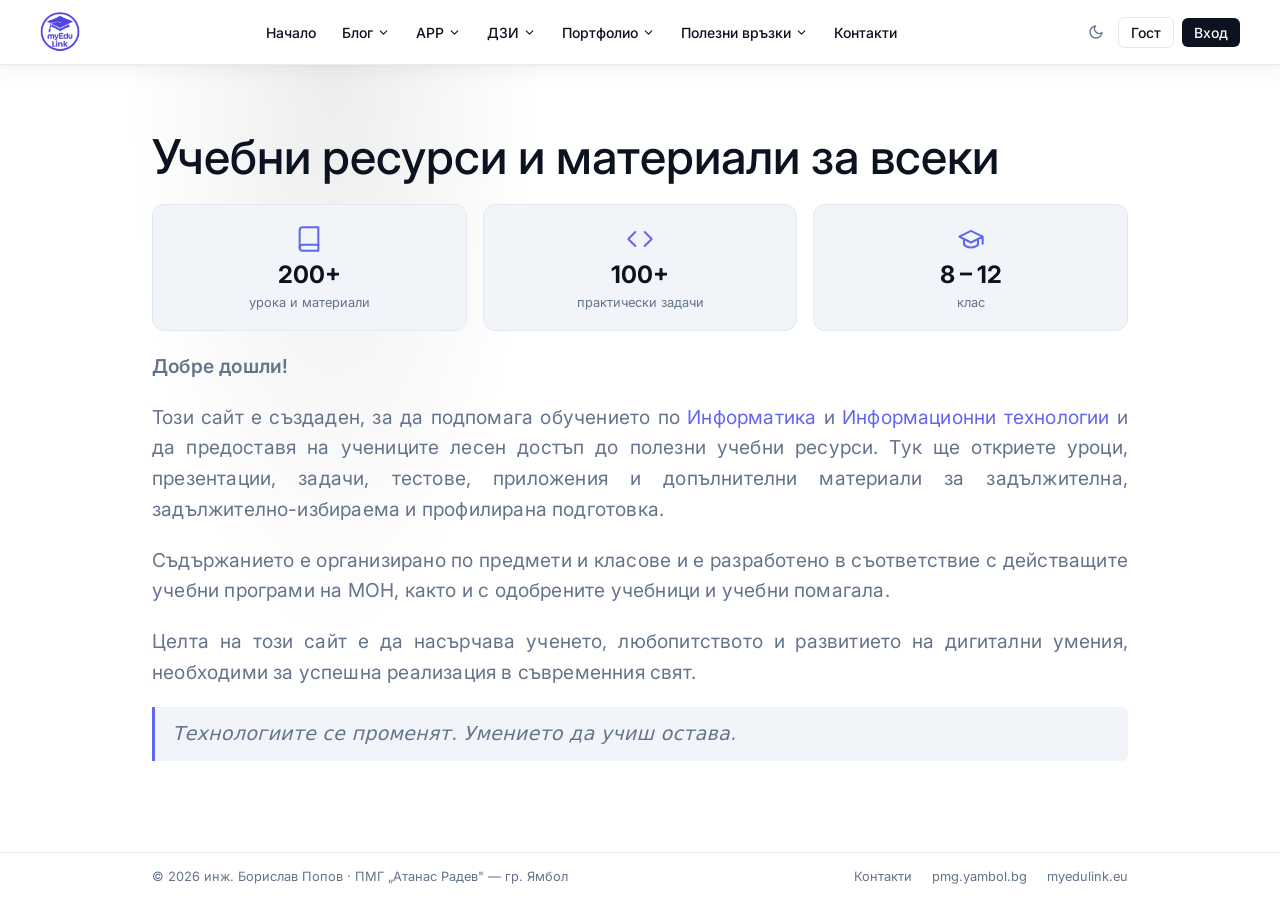
==== commit 2bf43940: "Визуални подобрения на началната страница - Статистически карти: 200+ урока, 100+ задачи, 8–12 клас " ====
--- a/index.html
+++ b/index.html
@@ -241,10 +241,28 @@
       Учебни ресурси и материали за всеки
     </h1>
 
-    <p class="hero-welcome anim-up" style="animation-delay:150ms">Добре дошли!</p>
+    <div class="hero-stats anim-up" style="animation-delay:150ms">
+      <div class="hero-stat">
+        <svg viewBox="0 0 24 24"><path d="M4 19.5A2.5 2.5 0 0 1 6.5 17H20"/><path d="M6.5 2H20v20H6.5A2.5 2.5 0 0 1 4 19.5v-15A2.5 2.5 0 0 1 6.5 2z"/></svg>
+        <span class="hero-stat-num">200+</span>
+        <span class="hero-stat-label">урока и материали</span>
+      </div>
+      <div class="hero-stat">
+        <svg viewBox="0 0 24 24"><polyline points="16 18 22 12 16 6"/><polyline points="8 6 2 12 8 18"/></svg>
+        <span class="hero-stat-num">100+</span>
+        <span class="hero-stat-label">практически задачи</span>
+      </div>
+      <div class="hero-stat">
+        <svg viewBox="0 0 24 24"><path d="M22 10v6M2 10l10-5 10 5-10 5z"/><path d="M6 12v5c3 3 9 3 12 0v-5"/></svg>
+        <span class="hero-stat-num">8 – 12</span>
+        <span class="hero-stat-label">клас</span>
+      </div>
+    </div>
+
+    <p class="hero-welcome anim-up" style="animation-delay:200ms">Добре дошли!</p>
 
     <p class="anim-up" style="animation-delay:200ms">
-      Този сайт е създаден, за да подпомага обучението по Информатика и Информационни технологии и да предоставя
+      Този сайт е създаден, за да подпомага обучението по <span class="accent">Информатика</span> и <span class="accent">Информационни технологии</span> и да предоставя
       на учениците лесен достъп до полезни учебни ресурси. Тук ще откриете уроци, презентации, задачи, тестове,
       приложения и допълнителни материали за задължителна, задължително-избираема и профилирана подготовка.
     </p>
@@ -260,13 +278,9 @@
     </p>
 
     <p class="hero-quote anim-up" style="animation-delay:300ms">
-      Ученето е път към знанието, а знанието е ключ към бъдещето.
+      Технологиите се променят. Умението да учиш остава.
     </p>
 
-    <p class="hero-author anim-up" style="animation-delay:340ms">
-      Борислав Попов — учител по ИТ и Информатика<br>
-      <span class="contact-school">ПМГ „Атанас Радев" — гр. Ямбол</span>
-    </p>
   </div>
 </section>
 
--- a/styles.css
+++ b/styles.css
@@ -558,6 +558,42 @@
   line-height: 1.6;
   text-align: justify;
 }
+.hero-stats {
+  display: flex;
+  gap: 1rem;
+  flex-wrap: wrap;
+}
+.hero-stat {
+  flex: 1;
+  min-width: 10rem;
+  display: flex;
+  flex-direction: column;
+  align-items: center;
+  gap: .4rem;
+  padding: 1.25rem 1rem;
+  border: 1px solid var(--border);
+  border-radius: .75rem;
+  background: var(--accent-bg);
+  text-align: center;
+}
+.hero-stat svg {
+  width: 1.75rem;
+  height: 1.75rem;
+  stroke: #6366f1;
+  fill: none;
+  stroke-width: 1.75;
+  stroke-linecap: round;
+  stroke-linejoin: round;
+}
+.hero-stat-num {
+  font-size: 1.5rem;
+  font-weight: 700;
+  color: var(--fg);
+}
+.hero-stat-label {
+  font-size: .8rem;
+  color: var(--muted-fg);
+}
 .hero-welcome {
   font-size: 1.1rem;
   font-weight: 600;
@@ -718,6 +754,7 @@
   color: #6366f1;
   font-weight: 500;
 }
+.accent { color: #6366f1; }
 
 /* ── Footer ──────────────────────────────────────────────────────────────── */
 #site-footer {
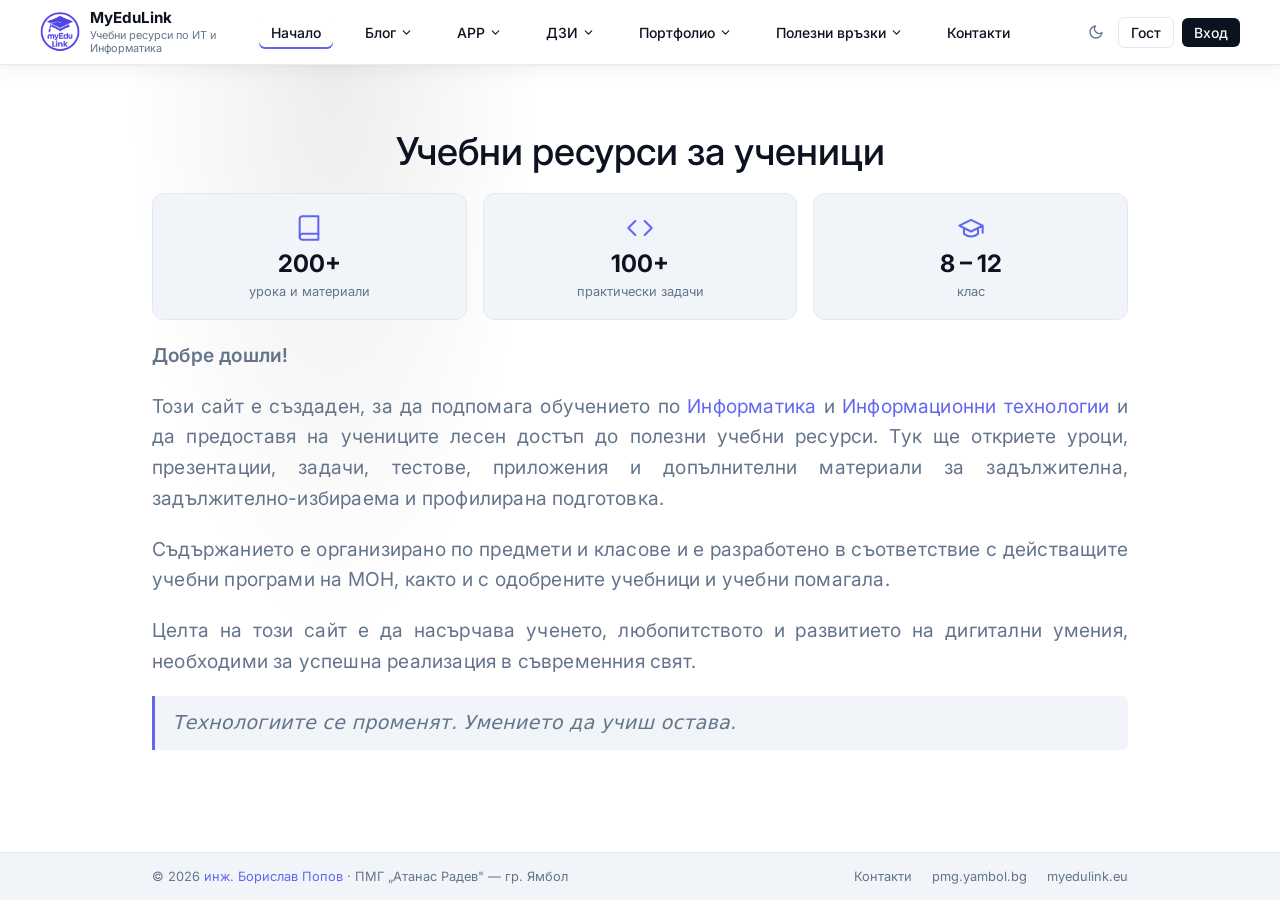
==== commit 18bd82a7: "Навигация, хедър и визуални подобрения - Лого с текст: „MyEduLink" и подзаглавие само за desktop - М" ====
--- a/index.html
+++ b/index.html
@@ -20,12 +20,16 @@
     <!-- Logo -->
     <a href="index.html" class="logo">
       <img src="logo.png" alt="MyEduLink" class="logo-img"/>
+      <div class="logo-text">
+        <span class="logo-title">MyEduLink</span>
+        <span class="logo-sub">Учебни ресурси по ИТ и Информатика</span>
+      </div>
     </a>
 
     <!-- Desktop nav links -->
     <div class="nav-links">
 
-      <a href="index.html" class="nav-link">Начало</a>
+      <a href="index.html" class="nav-link nav-link--active">Начало</a>
 
       <!-- Блог -->
       <div class="nav-item" data-dd="blog">
@@ -238,7 +242,7 @@
 
   <div class="hero-content">
     <h1 class="anim-up" style="animation-delay:100ms">
-      Учебни ресурси и материали за всеки
+      Учебни ресурси за ученици
     </h1>
 
     <div class="hero-stats anim-up" style="animation-delay:150ms">
@@ -286,7 +290,7 @@
 
 <footer id="site-footer">
   <div class="footer-bar">
-    <span>© 2026 инж. Борислав Попов · ПМГ „Атанас Радев" — гр. Ямбол</span>
+    <span>© 2026 <span class="accent">инж. Борислав Попов</span> · ПМГ „Атанас Радев" — гр. Ямбол</span>
     <div class="footer-bar-links">
       <a href="contact.html">Контакти</a>
       <a href="https://pmg.yambol.bg" target="_blank">pmg.yambol.bg</a>
--- a/styles.css
+++ b/styles.css
@@ -65,7 +65,7 @@
     0 1px 0 rgba(255, 255, 255, 0.06) inset,
     0 4px 20px rgba(0, 0, 0, .5),
     0 1px 12px rgba(99, 102, 241, 0.2),
-    0 8px 40px rgba(255, 255, 255, 0.45);
+    0 8px 40px rgba(255, 255, 255, 0.30);
 }
 #site-header.scrolled {
   background: rgba(255, 255, 255, 0.88);
@@ -81,18 +81,20 @@
     0 1px 0 rgba(255, 255, 255, 0.06) inset,
     0 8px 32px rgba(0, 0, 0, .6),
     0 1px 16px rgba(99, 102, 241, 0.25),
-    0 8px 40px rgba(255, 255, 255, 0.45);
+    0 8px 40px rgba(255, 255, 255, 0.30);
 }
 
 /* ── Nav inner ───────────────────────────────────────────────────────────── */
 .nav-inner {
-  display: flex;
+  display: grid;
+  grid-template-columns: 1fr auto 1fr;
   align-items: center;
   width: 100%;
   padding: 0 2.5rem;
   height: 4rem;
-  gap: .5rem;
-}
+}
+.nav-actions { justify-self: end; }
+.mobile-toggle { justify-self: end; }
 
 /* ── Logo ────────────────────────────────────────────────────────────────── */
 .logo {
@@ -106,6 +108,25 @@
 .logo-img {
   height: 2.5rem;
   width: auto;
+}
+.logo-text {
+  display: none;
+  flex-direction: column;
+  gap: .1rem;
+}
+@media (min-width: 768px) {
+  .logo-text { display: flex; }
+}
+.logo-title {
+  font-size: .95rem;
+  font-weight: 700;
+  color: var(--fg);
+  line-height: 1.2;
+}
+.logo-sub {
+  font-size: .68rem;
+  color: var(--muted-fg);
+  line-height: 1.2;
 }
 .logo-icon {
   width: 2rem;
@@ -139,8 +160,8 @@
 .nav-links {
   display: none;
   align-items: center;
-  gap: .125rem;
-  margin: 0 auto;
+  gap: 1.25rem;
+  justify-self: center;
 }
 @media (min-width: 768px) { .nav-links { display: flex; } }
 
@@ -167,6 +188,12 @@
 .nav-trigger.active {
   background: var(--accent-bg);
   color: var(--accent-fg);
+}
+.nav-link--active {
+  box-shadow: inset 0 -2px 0 #6366f1;
+}
+.nav-link--active:hover {
+  box-shadow: inset 0 -2px 0 #6366f1;
 }
 
 /* Chevron icon */
@@ -546,10 +573,11 @@
 .hero-badge:hover .badge-arrow svg { transform: translateX(2px); }
 
 .hero h1 {
-  font-size: clamp(2rem, 5vw, 3rem);
+  font-size: clamp(1.6rem, 4vw, 2.4rem);
   font-weight: 500;
   line-height: 1.15;
   color: var(--fg);
+  text-align: center;
 }
 .hero p {
   font-size: clamp(1rem, 2vw, 1.2rem);
@@ -759,6 +787,7 @@
 /* ── Footer ──────────────────────────────────────────────────────────────── */
 #site-footer {
   border-top: 1px solid var(--border);
+  background: var(--muted-bg);
   margin-top: 4rem;
 }
 .footer-bar {
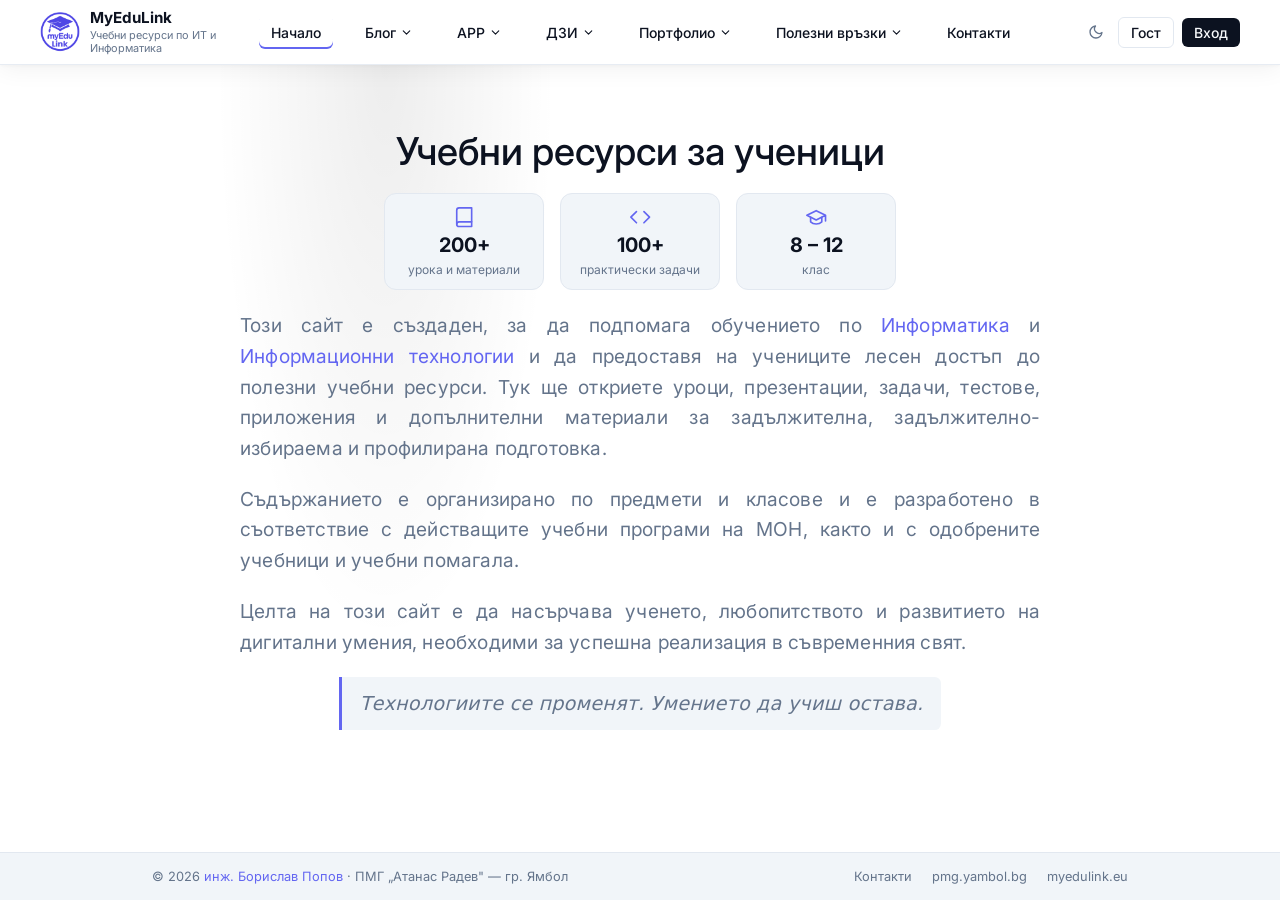
==== commit 1ed10c9f: "Финни визуални подобрения на началната страница - Параграфи и карти центрирани на обща ос (max-width" ====
--- a/index.html
+++ b/index.html
@@ -263,8 +263,6 @@
       </div>
     </div>
 
-    <p class="hero-welcome anim-up" style="animation-delay:200ms">Добре дошли!</p>
-
     <p class="anim-up" style="animation-delay:200ms">
       Този сайт е създаден, за да подпомага обучението по <span class="accent">Информатика</span> и <span class="accent">Информационни технологии</span> и да предоставя
       на учениците лесен достъп до полезни учебни ресурси. Тук ще откриете уроци, презентации, задачи, тестове,
--- a/styles.css
+++ b/styles.css
@@ -585,11 +585,17 @@
   letter-spacing: .01em;
   line-height: 1.6;
   text-align: justify;
+  max-width: 50rem;
+  margin-left: auto;
+  margin-right: auto;
 }
 .hero-stats {
   display: flex;
   gap: 1rem;
   flex-wrap: wrap;
+  max-width: 50rem;
+  margin-left: auto;
+  margin-right: auto;
 }
 .hero-stat {
   flex: 1;
@@ -597,16 +603,16 @@
   display: flex;
   flex-direction: column;
   align-items: center;
-  gap: .4rem;
-  padding: 1.25rem 1rem;
+  gap: .3rem;
+  padding: .75rem 1rem;
   border: 1px solid var(--border);
   border-radius: .75rem;
   background: var(--accent-bg);
   text-align: center;
 }
 .hero-stat svg {
-  width: 1.75rem;
-  height: 1.75rem;
+  width: 1.4rem;
+  height: 1.4rem;
   stroke: #6366f1;
   fill: none;
   stroke-width: 1.75;
@@ -614,13 +620,14 @@
   stroke-linejoin: round;
 }
 .hero-stat-num {
-  font-size: 1.5rem;
+  font-size: 1.25rem;
   font-weight: 700;
   color: var(--fg);
 }
 .hero-stat-label {
-  font-size: .8rem;
-  color: var(--muted-fg);
+  font-size: .75rem;
+  color: var(--muted-fg);
+  white-space: nowrap;
 }
 .hero-welcome {
   font-size: 1.1rem;
@@ -631,12 +638,15 @@
 .hero-quote {
   font-style: italic;
   font-weight: 500;
-  color: var(--fg);
+  color: #6366f1;
   text-align: left !important;
   border-left: 3px solid #6366f1;
   background: var(--accent-bg);
   padding: .7rem 1.1rem;
   border-radius: 0 .4rem .4rem 0;
+  max-width: 36rem;
+  margin-left: auto;
+  margin-right: auto;
 }
 .hero-author {
   font-size: .95rem;
